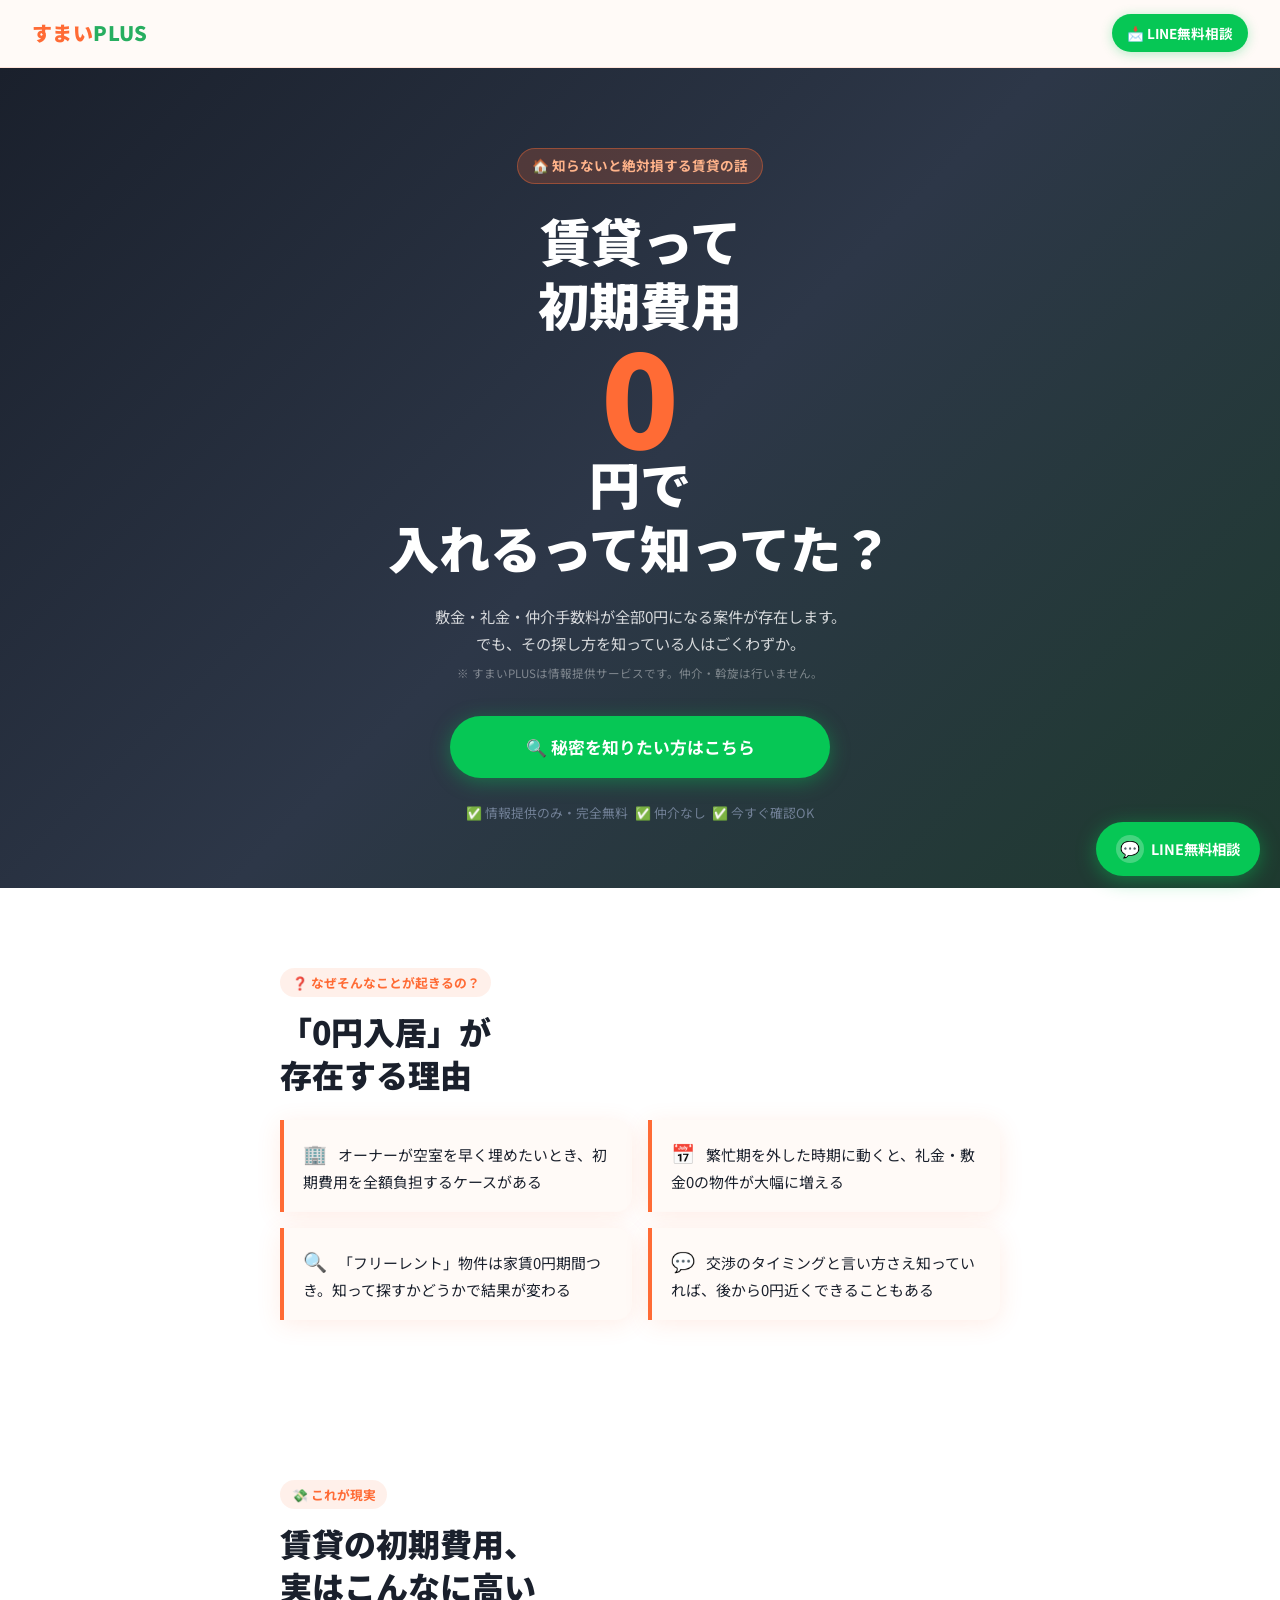
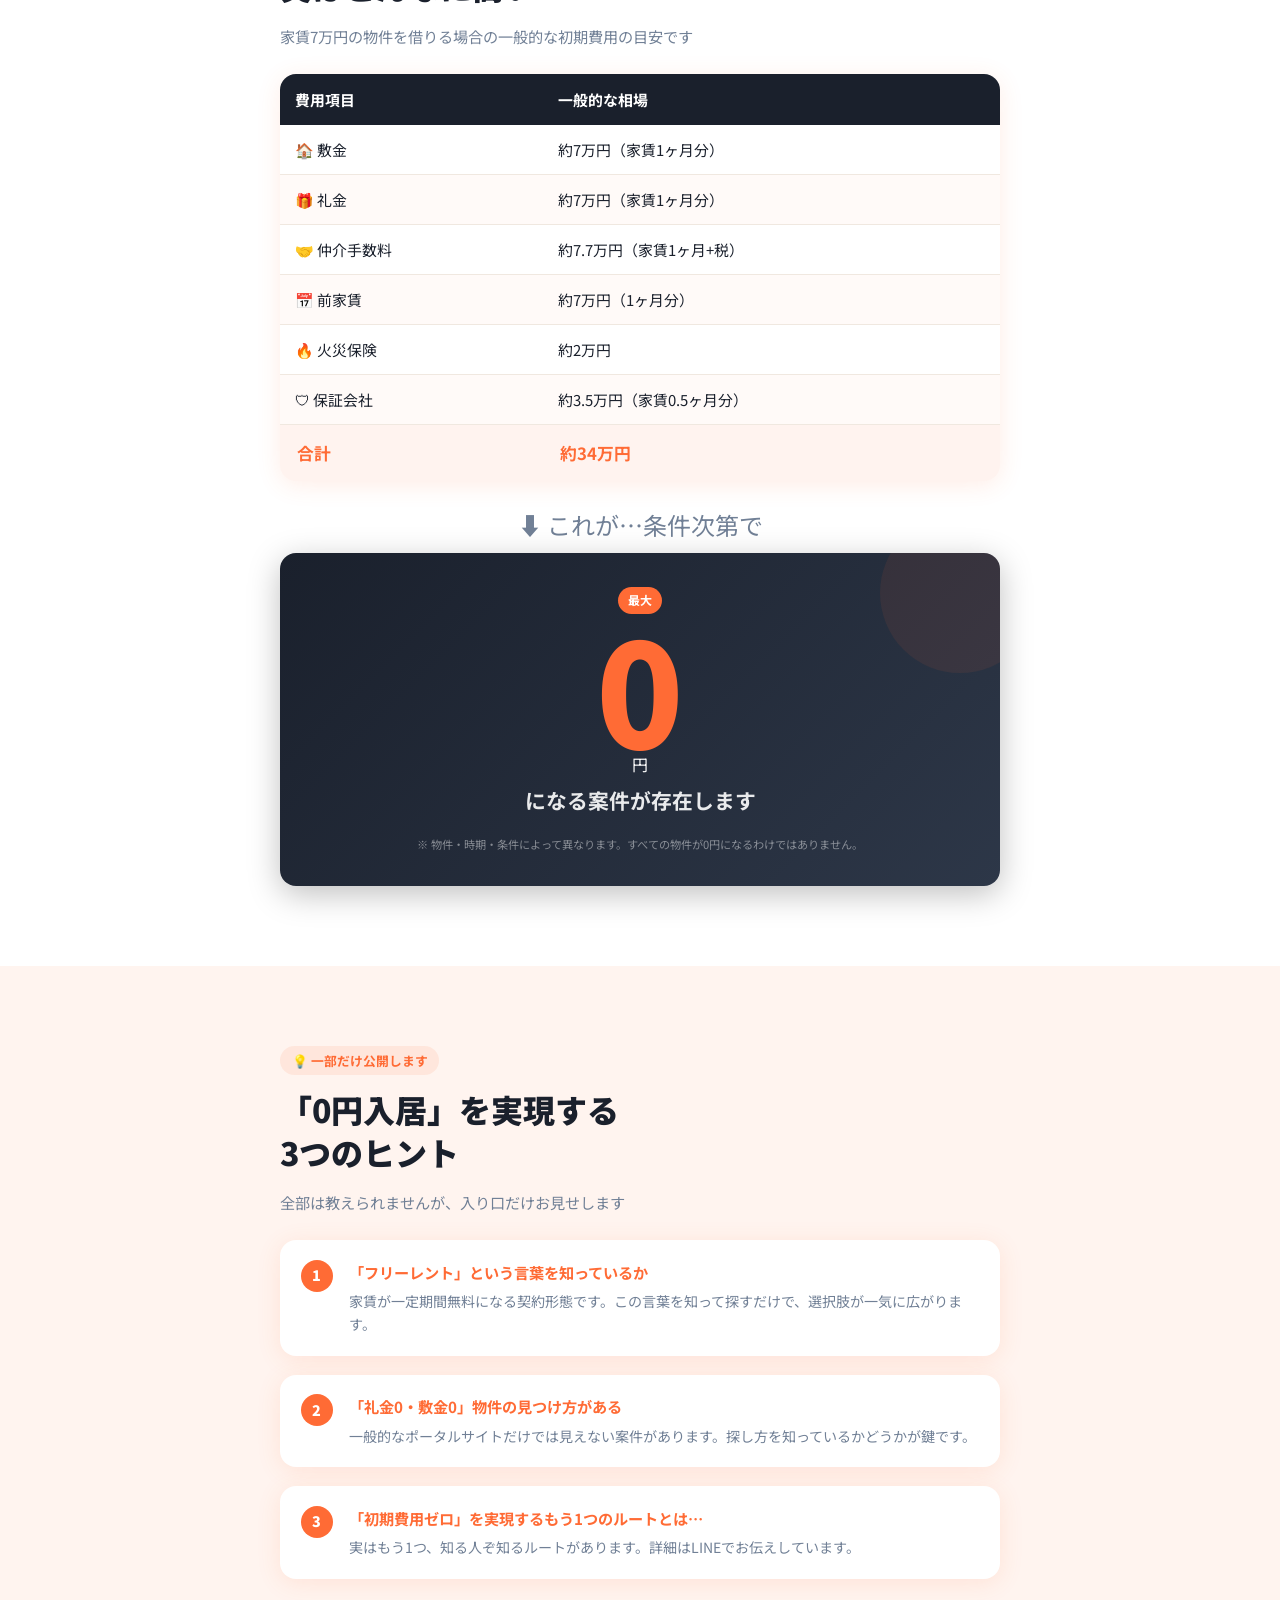
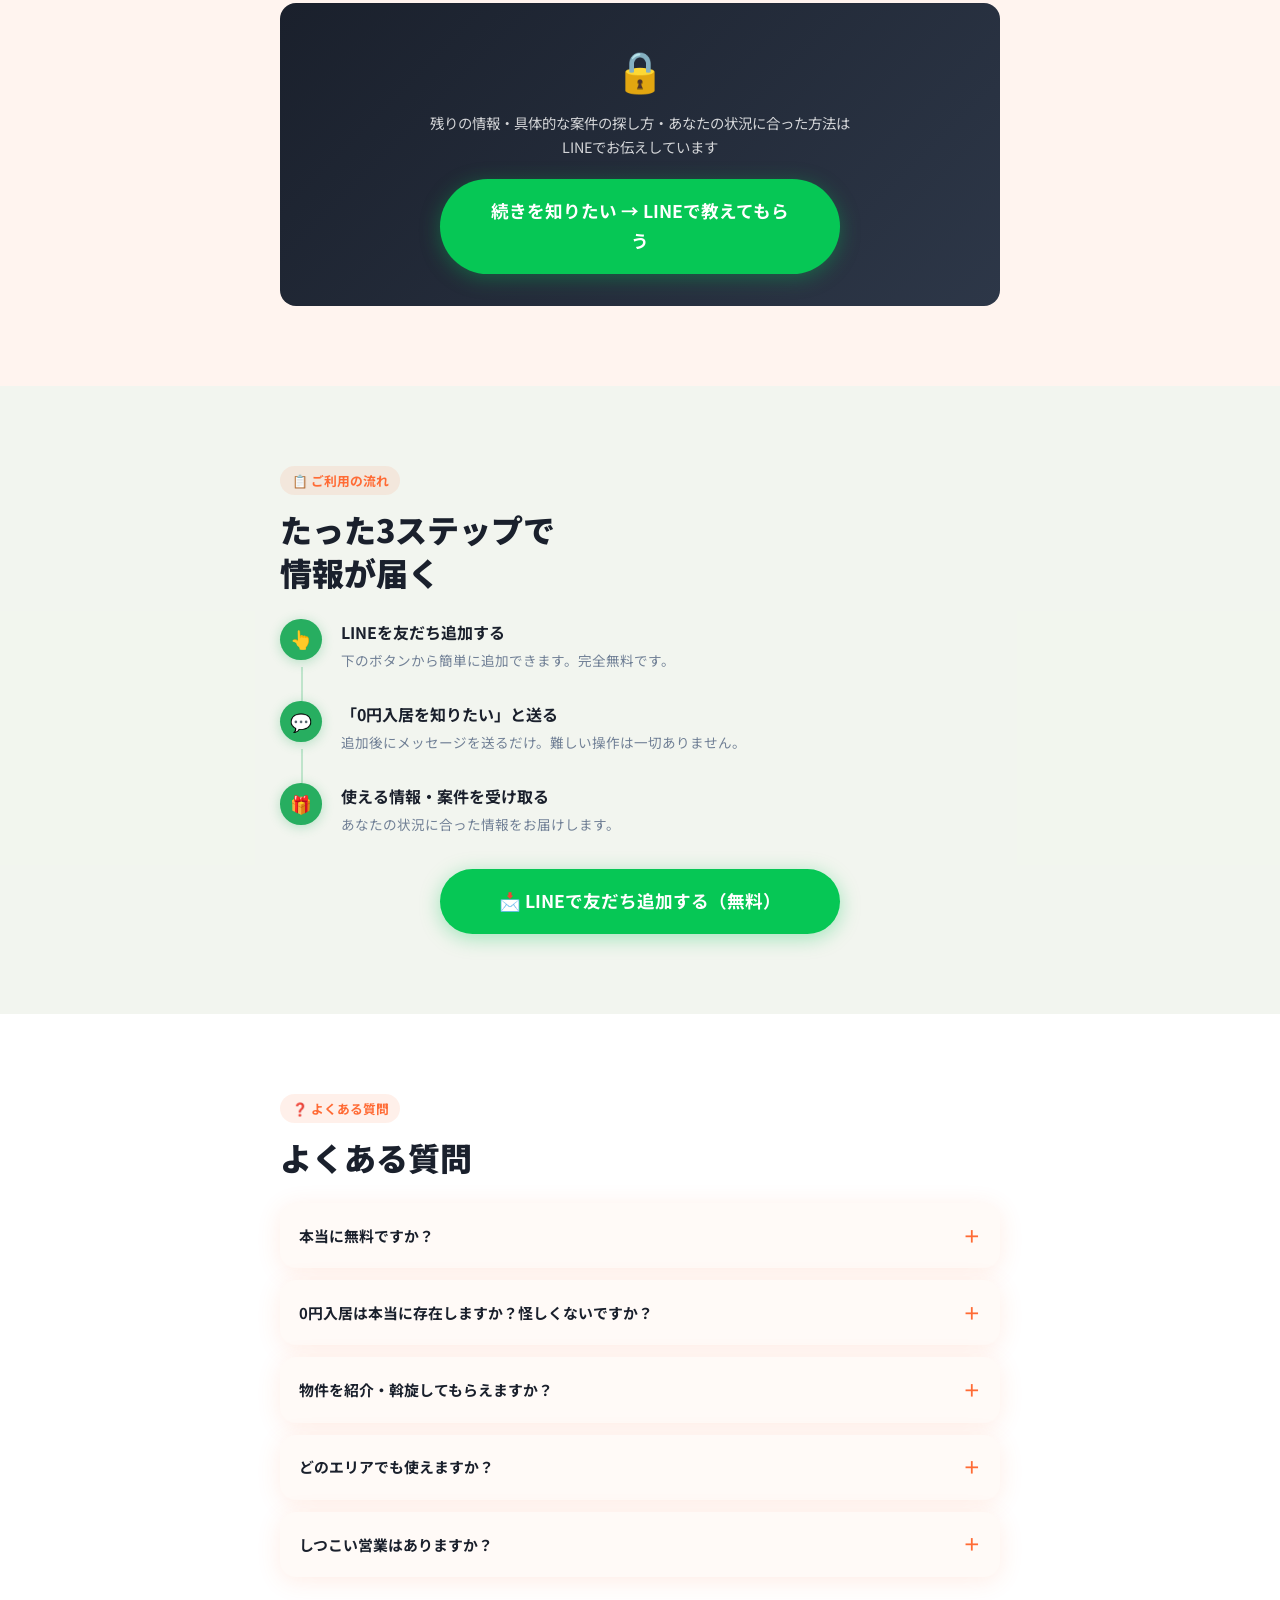
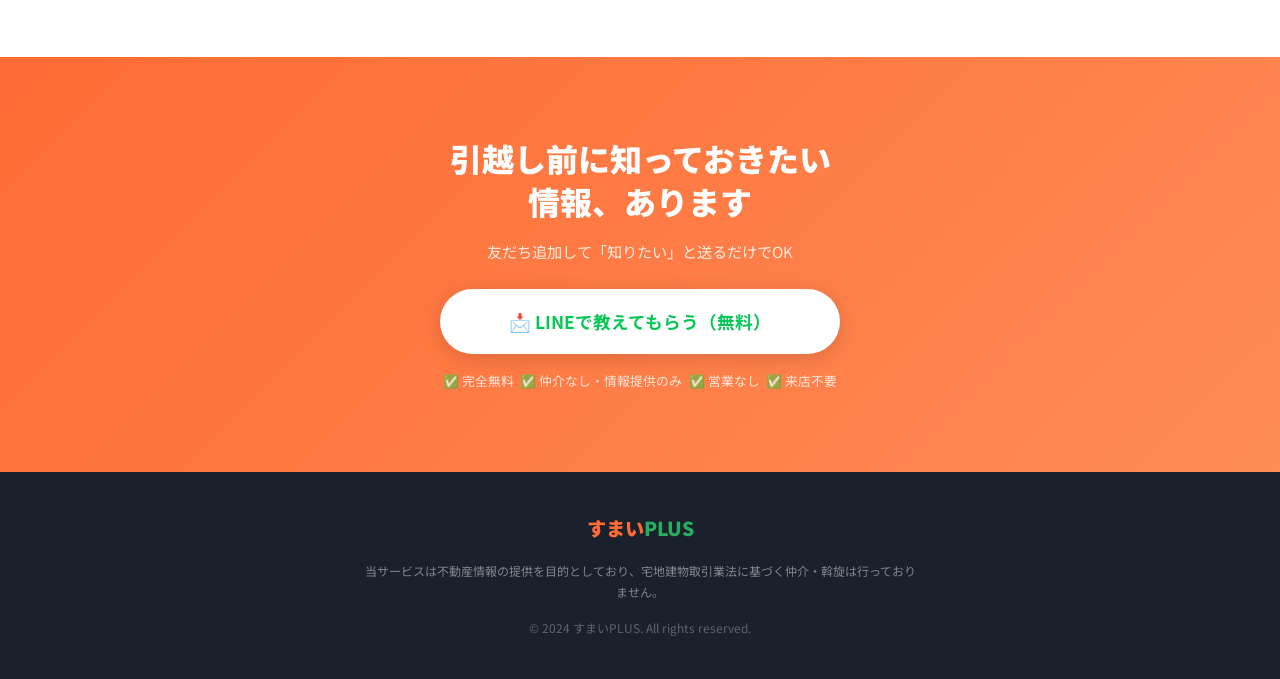
==== sumai-plus-lp/index.html @ ae9fa5ec "Add すまいPLUS promo slideshow and landing page - promo/: スライドショー動画（通常版・暖色版） - sumai-plus-lp/: 賃貸初期費用0円" ====
<!DOCTYPE html>
<html lang="ja">
<head>
  <meta charset="UTF-8">
  <meta name="viewport" content="width=device-width, initial-scale=1.0">
  <title>すまいPLUS｜賃貸初期費用0円を実現する情報提供サービス</title>
  <link rel="preconnect" href="https://fonts.googleapis.com">
  <link rel="preconnect" href="https://fonts.gstatic.com" crossorigin>
  <link href="https://fonts.googleapis.com/css2?family=Noto+Sans+JP:wght@400;500;700;900&display=swap" rel="stylesheet">
  <style>
    :root {
      --orange: #FF6B35;
      --green: #27AE60;
      --bg: #FFFAF7;
      --text: #1A202C;
      --gray: #718096;
      --line: #06C755;
      --dark: #1A202C;
      --radius: 16px;
      --shadow: 0 4px 24px rgba(255,107,53,0.12);
    }
    *, *::before, *::after { box-sizing: border-box; margin: 0; padding: 0; }
    html { scroll-behavior: smooth; }
    body {
      font-family: 'Noto Sans JP', sans-serif;
      background: var(--bg);
      color: var(--text);
      line-height: 1.7;
      font-size: 16px;
    }
    a { text-decoration: none; color: inherit; }
    img { max-width: 100%; }

    /* ===== ヘッダー ===== */
    header {
      position: sticky;
      top: 0;
      z-index: 100;
      background: rgba(255,250,247,0.96);
      backdrop-filter: blur(8px);
      border-bottom: 1px solid rgba(255,107,53,0.15);
      padding: 0.75rem 1.25rem;
      display: flex;
      align-items: center;
      justify-content: space-between;
    }
    .logo {
      font-size: 1.25rem;
      font-weight: 900;
      letter-spacing: 0.02em;
    }
    .logo span:first-child { color: var(--orange); }
    .logo span:last-child { color: var(--green); }
    .header-cta {
      display: inline-flex;
      align-items: center;
      gap: 0.4em;
      background: var(--line);
      color: #fff;
      font-weight: 700;
      font-size: 0.85rem;
      padding: 0.55em 1.1em;
      border-radius: 999px;
      white-space: nowrap;
      box-shadow: 0 2px 12px rgba(6,199,85,0.3);
      transition: opacity 0.2s;
    }
    .header-cta:hover { opacity: 0.88; }

    /* ===== 共通 ===== */
    section { padding: 4rem 1.25rem; }
    .container { max-width: 720px; margin: 0 auto; }
    .section-tag {
      display: inline-block;
      font-size: 0.8rem;
      font-weight: 700;
      color: var(--orange);
      background: rgba(255,107,53,0.1);
      padding: 0.3em 0.9em;
      border-radius: 999px;
      margin-bottom: 0.8rem;
    }
    .section-title {
      font-size: clamp(1.4rem, 4vw, 2rem);
      font-weight: 900;
      line-height: 1.35;
      margin-bottom: 1rem;
    }
    .section-lead {
      color: var(--gray);
      font-size: 0.95rem;
      margin-bottom: 1.5rem;
    }
    .btn-line {
      display: inline-flex;
      align-items: center;
      justify-content: center;
      gap: 0.5em;
      background: var(--line);
      color: #fff;
      font-weight: 700;
      font-size: 1rem;
      padding: 0.9em 2em;
      border-radius: 999px;
      box-shadow: 0 4px 20px rgba(6,199,85,0.35);
      transition: transform 0.2s, box-shadow 0.2s;
      cursor: pointer;
    }
    .btn-line:hover { transform: translateY(-2px); box-shadow: 0 8px 28px rgba(6,199,85,0.4); }
    .btn-line-lg {
      font-size: 1.1rem;
      padding: 1em 2.5em;
      width: 100%;
      max-width: 400px;
    }
    .trust-text {
      font-size: 0.8rem;
      color: var(--gray);
      margin-top: 0.75rem;
      display: flex;
      flex-wrap: wrap;
      gap: 0.5em;
      justify-content: center;
    }
    .trust-text span { white-space: nowrap; }

    /* ===== ヒーロー ===== */
    #hero {
      background: linear-gradient(135deg, #1A202C 0%, #2D3748 50%, #1e3a2f 100%);
      color: #fff;
      padding: 5rem 1.25rem 4rem;
      text-align: center;
    }
    .hero-badge {
      display: inline-block;
      background: rgba(255,107,53,0.2);
      border: 1px solid rgba(255,107,53,0.4);
      color: #FFB38A;
      font-size: 0.85rem;
      font-weight: 700;
      padding: 0.4em 1em;
      border-radius: 999px;
      margin-bottom: 1.5rem;
    }
    .hero-copy {
      font-size: clamp(2rem, 7vw, 3.2rem);
      font-weight: 900;
      line-height: 1.25;
      margin-bottom: 1.5rem;
    }
    .hero-zero {
      font-size: clamp(4rem, 18vw, 8rem);
      font-weight: 900;
      color: var(--orange);
      line-height: 0.9;
      display: block;
    }
    .hero-sub {
      font-size: 0.95rem;
      color: rgba(255,255,255,0.8);
      max-width: 480px;
      margin: 0 auto 0.5rem;
      line-height: 1.75;
    }
    .hero-disclaimer {
      font-size: 0.72rem;
      color: rgba(255,255,255,0.4);
      margin-bottom: 2rem;
    }
    .hero-cta-wrap {
      display: flex;
      flex-direction: column;
      align-items: center;
      gap: 0.75rem;
    }
    .hero-cta-btn {
      display: inline-flex;
      align-items: center;
      gap: 0.5em;
      background: var(--line);
      color: #fff;
      font-weight: 700;
      font-size: 1.05rem;
      padding: 1em 2.2em;
      border-radius: 999px;
      box-shadow: 0 4px 20px rgba(6,199,85,0.4);
      width: 100%;
      max-width: 380px;
      justify-content: center;
      transition: transform 0.2s;
    }
    .hero-cta-btn:hover { transform: translateY(-2px); }

    /* ===== なぜ0円 ===== */
    #why { background: #fff; }
    .reason-cards { display: flex; flex-direction: column; gap: 1rem; margin-top: 1.5rem; }
    .reason-card {
      background: var(--bg);
      border-left: 4px solid var(--orange);
      border-radius: 0 var(--radius) var(--radius) 0;
      padding: 1.1rem 1.2rem;
      box-shadow: var(--shadow);
      font-size: 0.93rem;
      line-height: 1.65;
    }
    .reason-card-icon { font-size: 1.3em; margin-right: 0.4em; }

    /* ===== 初期費用テーブル ===== */
    #cost { background: #fff; }
    .cost-table {
      width: 100%;
      border-collapse: collapse;
      border-radius: var(--radius);
      overflow: hidden;
      box-shadow: var(--shadow);
      margin: 1.5rem 0;
      font-size: 0.93rem;
    }
    .cost-table thead tr {
      background: var(--dark);
      color: #fff;
    }
    .cost-table thead th {
      padding: 0.85em 1em;
      text-align: left;
      font-weight: 700;
    }
    .cost-table tbody tr { border-bottom: 1px solid #f0e8e0; }
    .cost-table tbody tr:last-child { border-bottom: none; }
    .cost-table tbody td { padding: 0.8em 1em; }
    .cost-table tbody tr:nth-child(even) { background: rgba(255,107,53,0.03); }
    .cost-table .total-row {
      background: rgba(255,107,53,0.08) !important;
      font-weight: 900;
      font-size: 1.05rem;
      color: var(--orange);
    }
    .cost-arrow {
      text-align: center;
      font-size: 1.5rem;
      margin: 0.5rem 0;
      color: var(--gray);
    }
    .zero-card {
      background: linear-gradient(135deg, #1A202C, #2D3748);
      border-radius: var(--radius);
      padding: 2rem 1.5rem;
      text-align: center;
      color: #fff;
      box-shadow: 0 8px 32px rgba(0,0,0,0.25);
      position: relative;
      overflow: hidden;
    }
    .zero-card::before {
      content: '';
      position: absolute;
      top: -40px; right: -40px;
      width: 160px; height: 160px;
      background: rgba(255,107,53,0.08);
      border-radius: 50%;
    }
    .zero-badge {
      display: inline-block;
      background: var(--orange);
      color: #fff;
      font-size: 0.75rem;
      font-weight: 700;
      padding: 0.25em 0.8em;
      border-radius: 999px;
      margin-bottom: 0.5rem;
    }
    .zero-num {
      font-size: clamp(5rem, 20vw, 9rem);
      font-weight: 900;
      color: var(--orange);
      line-height: 0.9;
      display: block;
    }
    .zero-suffix {
      font-size: 1.3rem;
      font-weight: 700;
      color: rgba(255,255,255,0.9);
      margin-top: 0.3rem;
      display: block;
    }
    .zero-note {
      font-size: 0.7rem;
      color: rgba(255,255,255,0.45);
      margin-top: 1rem;
    }

    /* ===== ヒント ===== */
    #hints { background: rgba(255,107,53,0.04); }
    .hint-cards { display: flex; flex-direction: column; gap: 1.2rem; margin: 1.5rem 0; }
    .hint-card {
      background: #fff;
      border-radius: var(--radius);
      padding: 1.2rem 1.3rem;
      box-shadow: var(--shadow);
      display: flex;
      gap: 1rem;
      align-items: flex-start;
    }
    .hint-num {
      min-width: 2rem;
      height: 2rem;
      background: var(--orange);
      color: #fff;
      border-radius: 50%;
      display: flex;
      align-items: center;
      justify-content: center;
      font-weight: 900;
      font-size: 0.9rem;
      flex-shrink: 0;
    }
    .hint-body h3 {
      font-size: 0.95rem;
      font-weight: 700;
      margin-bottom: 0.3rem;
      color: var(--orange);
    }
    .hint-body p { font-size: 0.88rem; color: var(--gray); line-height: 1.65; }
    .hint-lock {
      background: linear-gradient(135deg, #1A202C, #2D3748);
      border-radius: var(--radius);
      padding: 2rem 1.5rem;
      text-align: center;
      color: #fff;
      margin-top: 1.5rem;
    }
    .hint-lock .lock-icon { font-size: 2.5rem; margin-bottom: 0.5rem; display: block; }
    .hint-lock p {
      font-size: 0.9rem;
      color: rgba(255,255,255,0.8);
      margin-bottom: 1.2rem;
      line-height: 1.7;
    }

    /* ===== フロー ===== */
    #flow { background: rgba(39,174,96,0.06); }
    .flow-timeline { display: flex; flex-direction: column; gap: 0; margin-top: 1.5rem; position: relative; }
    .flow-item {
      display: flex;
      gap: 1.2rem;
      align-items: flex-start;
      position: relative;
      padding-bottom: 1.8rem;
    }
    .flow-item:last-child { padding-bottom: 0; }
    .flow-item::before {
      content: '';
      position: absolute;
      left: 1.3rem;
      top: 3rem;
      bottom: 0;
      width: 2px;
      background: rgba(39,174,96,0.25);
    }
    .flow-item:last-child::before { display: none; }
    .flow-icon-wrap {
      min-width: 2.6rem;
      height: 2.6rem;
      background: var(--green);
      border-radius: 50%;
      display: flex;
      align-items: center;
      justify-content: center;
      font-size: 1.1rem;
      flex-shrink: 0;
      box-shadow: 0 2px 12px rgba(39,174,96,0.3);
    }
    .flow-body h3 {
      font-size: 1rem;
      font-weight: 700;
      margin-bottom: 0.2rem;
    }
    .flow-body p { font-size: 0.85rem; color: var(--gray); }

    /* ===== FAQ ===== */
    #faq { background: #fff; }
    .faq-list { display: flex; flex-direction: column; gap: 0.75rem; margin-top: 1.5rem; }
    details {
      background: var(--bg);
      border-radius: var(--radius);
      overflow: hidden;
      box-shadow: var(--shadow);
    }
    summary {
      padding: 1.1rem 1.2rem;
      font-weight: 700;
      font-size: 0.93rem;
      cursor: pointer;
      list-style: none;
      display: flex;
      align-items: center;
      justify-content: space-between;
      gap: 0.5rem;
    }
    summary::-webkit-details-marker { display: none; }
    summary::after {
      content: '＋';
      color: var(--orange);
      font-size: 1.1rem;
      flex-shrink: 0;
      transition: transform 0.2s;
    }
    details[open] summary::after { content: '－'; }
    .faq-answer {
      padding: 0 1.2rem 1.1rem;
      font-size: 0.88rem;
      color: var(--gray);
      line-height: 1.75;
    }

    /* ===== 最終CTA ===== */
    #final-cta {
      background: linear-gradient(135deg, var(--orange) 0%, #FF8C55 100%);
      color: #fff;
      text-align: center;
    }
    #final-cta .section-title { color: #fff; }
    #final-cta .section-lead { color: rgba(255,255,255,0.85); }
    #final-cta .trust-text { color: rgba(255,255,255,0.8); }

    /* ===== フッター ===== */
    footer {
      background: var(--dark);
      color: rgba(255,255,255,0.7);
      padding: 2.5rem 1.25rem;
      text-align: center;
    }
    .footer-logo {
      font-size: 1.2rem;
      font-weight: 900;
      margin-bottom: 1rem;
    }
    .footer-logo span:first-child { color: var(--orange); }
    .footer-logo span:last-child { color: var(--green); }
    .footer-disclaimer {
      font-size: 0.75rem;
      color: rgba(255,255,255,0.45);
      max-width: 560px;
      margin: 0 auto 1rem;
      line-height: 1.75;
    }
    .footer-copy { font-size: 0.75rem; color: rgba(255,255,255,0.3); }

    /* ===== フローティングボタン ===== */
    .float-btn {
      position: fixed;
      bottom: 1.5rem;
      right: 1.25rem;
      z-index: 200;
      background: var(--line);
      color: #fff;
      border-radius: 999px;
      padding: 0.9em 1.4em;
      font-weight: 700;
      font-size: 0.9rem;
      display: flex;
      align-items: center;
      gap: 0.5em;
      box-shadow: 0 4px 20px rgba(6,199,85,0.45);
      transition: transform 0.2s, box-shadow 0.2s;
    }
    .float-btn:hover { transform: translateY(-3px); box-shadow: 0 8px 28px rgba(6,199,85,0.5); }
    .float-btn-icon {
      width: 28px; height: 28px;
      background: rgba(255,255,255,0.25);
      border-radius: 50%;
      display: flex;
      align-items: center;
      justify-content: center;
      font-size: 1rem;
    }

    /* ===== レスポンシブ ===== */
    @media (min-width: 640px) {
      .reason-cards { display: grid; grid-template-columns: 1fr 1fr; }
      .hint-cards { display: grid; grid-template-columns: 1fr; }
    }
    @media (min-width: 768px) {
      section { padding: 5rem 2rem; }
      header { padding: 0.9rem 2rem; }
    }
  </style>
</head>
<body>

<!-- ===== ヘッダー ===== -->
<header>
  <div class="logo">
    <span>すまい</span><span>PLUS</span>
  </div>
  <a href="https://line.me/ti/p/@012bbuuk" class="header-cta" target="_blank" rel="noopener">
    📩 LINE無料相談
  </a>
</header>

<!-- ===== ヒーロー ===== -->
<section id="hero">
  <div class="container">
    <div class="hero-badge">🏠 知らないと絶対損する賃貸の話</div>
    <div class="hero-copy">
      賃貸って<br>
      初期費用<span class="hero-zero">0</span>円で<br>
      入れるって知ってた？
    </div>
    <p class="hero-sub">
      敷金・礼金・仲介手数料が全部0円になる案件が存在します。<br>
      でも、その探し方を知っている人はごくわずか。
    </p>
    <p class="hero-disclaimer">※ すまいPLUSは情報提供サービスです。仲介・斡旋は行いません。</p>
    <div class="hero-cta-wrap">
      <a href="https://line.me/ti/p/@012bbuuk" class="hero-cta-btn" target="_blank" rel="noopener">
        🔍 秘密を知りたい方はこちら
      </a>
      <div class="trust-text">
        <span>✅ 情報提供のみ・完全無料</span>
        <span>✅ 仲介なし</span>
        <span>✅ 今すぐ確認OK</span>
      </div>
    </div>
  </div>
</section>

<!-- ===== なぜ0円が存在するのか ===== -->
<section id="why">
  <div class="container">
    <span class="section-tag">❓ なぜそんなことが起きるの？</span>
    <h2 class="section-title">「0円入居」が<br>存在する理由</h2>
    <div class="reason-cards">
      <div class="reason-card">
        <span class="reason-card-icon">🏢</span>
        オーナーが空室を早く埋めたいとき、初期費用を全額負担するケースがある
      </div>
      <div class="reason-card">
        <span class="reason-card-icon">📅</span>
        繁忙期を外した時期に動くと、礼金・敷金0の物件が大幅に増える
      </div>
      <div class="reason-card">
        <span class="reason-card-icon">🔍</span>
        「フリーレント」物件は家賃0円期間つき。知って探すかどうかで結果が変わる
      </div>
      <div class="reason-card">
        <span class="reason-card-icon">💬</span>
        交渉のタイミングと言い方さえ知っていれば、後から0円近くできることもある
      </div>
    </div>
  </div>
</section>

<!-- ===== 初期費用の相場 ===== -->
<section id="cost">
  <div class="container">
    <span class="section-tag">💸 これが現実</span>
    <h2 class="section-title">賃貸の初期費用、<br>実はこんなに高い</h2>
    <p class="section-lead">家賃7万円の物件を借りる場合の一般的な初期費用の目安です</p>

    <table class="cost-table">
      <thead>
        <tr>
          <th>費用項目</th>
          <th>一般的な相場</th>
        </tr>
      </thead>
      <tbody>
        <tr><td>🏠 敷金</td><td>約7万円（家賃1ヶ月分）</td></tr>
        <tr><td>🎁 礼金</td><td>約7万円（家賃1ヶ月分）</td></tr>
        <tr><td>🤝 仲介手数料</td><td>約7.7万円（家賃1ヶ月+税）</td></tr>
        <tr><td>📅 前家賃</td><td>約7万円（1ヶ月分）</td></tr>
        <tr><td>🔥 火災保険</td><td>約2万円</td></tr>
        <tr><td>🛡 保証会社</td><td>約3.5万円（家賃0.5ヶ月分）</td></tr>
        <tr class="total-row"><td><strong>合計</strong></td><td><strong>約34万円</strong></td></tr>
      </tbody>
    </table>

    <div class="cost-arrow">⬇️ これが…条件次第で</div>

    <div class="zero-card">
      <span class="zero-badge">最大</span>
      <span class="zero-num">0</span>
      <span>円</span>
      <span class="zero-suffix">になる案件が存在します</span>
      <p class="zero-note">※ 物件・時期・条件によって異なります。すべての物件が0円になるわけではありません。</p>
    </div>
  </div>
</section>

<!-- ===== ヒント ===== -->
<section id="hints">
  <div class="container">
    <span class="section-tag">💡 一部だけ公開します</span>
    <h2 class="section-title">「0円入居」を実現する<br>3つのヒント</h2>
    <p class="section-lead">全部は教えられませんが、入り口だけお見せします</p>

    <div class="hint-cards">
      <div class="hint-card">
        <div class="hint-num">1</div>
        <div class="hint-body">
          <h3>「フリーレント」という言葉を知っているか</h3>
          <p>家賃が一定期間無料になる契約形態です。この言葉を知って探すだけで、選択肢が一気に広がります。</p>
        </div>
      </div>
      <div class="hint-card">
        <div class="hint-num">2</div>
        <div class="hint-body">
          <h3>「礼金0・敷金0」物件の見つけ方がある</h3>
          <p>一般的なポータルサイトだけでは見えない案件があります。探し方を知っているかどうかが鍵です。</p>
        </div>
      </div>
      <div class="hint-card">
        <div class="hint-num">3</div>
        <div class="hint-body">
          <h3>「初期費用ゼロ」を実現するもう1つのルートとは…</h3>
          <p>実はもう1つ、知る人ぞ知るルートがあります。詳細はLINEでお伝えしています。</p>
        </div>
      </div>
    </div>

    <div class="hint-lock">
      <span class="lock-icon">🔒</span>
      <p>残りの情報・具体的な案件の探し方・あなたの状況に合った方法は<br>LINEでお伝えしています</p>
      <a href="https://line.me/ti/p/@012bbuuk" class="btn-line btn-line-lg" target="_blank" rel="noopener">
        続きを知りたい → LINEで教えてもらう
      </a>
    </div>
  </div>
</section>

<!-- ===== ご利用の流れ ===== -->
<section id="flow">
  <div class="container">
    <span class="section-tag">📋 ご利用の流れ</span>
    <h2 class="section-title">たった3ステップで<br>情報が届く</h2>

    <div class="flow-timeline">
      <div class="flow-item">
        <div class="flow-icon-wrap">👆</div>
        <div class="flow-body">
          <h3>LINEを友だち追加する</h3>
          <p>下のボタンから簡単に追加できます。完全無料です。</p>
        </div>
      </div>
      <div class="flow-item">
        <div class="flow-icon-wrap">💬</div>
        <div class="flow-body">
          <h3>「0円入居を知りたい」と送る</h3>
          <p>追加後にメッセージを送るだけ。難しい操作は一切ありません。</p>
        </div>
      </div>
      <div class="flow-item">
        <div class="flow-icon-wrap">🎁</div>
        <div class="flow-body">
          <h3>使える情報・案件を受け取る</h3>
          <p>あなたの状況に合った情報をお届けします。</p>
        </div>
      </div>
    </div>

    <div style="text-align:center; margin-top:2rem;">
      <a href="https://line.me/ti/p/@012bbuuk" class="btn-line btn-line-lg" target="_blank" rel="noopener">
        📩 LINEで友だち追加する（無料）
      </a>
    </div>
  </div>
</section>

<!-- ===== よくある質問 ===== -->
<section id="faq">
  <div class="container">
    <span class="section-tag">❓ よくある質問</span>
    <h2 class="section-title">よくある質問</h2>

    <div class="faq-list">
      <details>
        <summary>本当に無料ですか？</summary>
        <div class="faq-answer">
          はい、すまいPLUSの情報提供サービスは完全無料です。友だち追加・相談・情報受け取りのすべての段階において、費用は一切発生しません。
        </div>
      </details>
      <details>
        <summary>0円入居は本当に存在しますか？怪しくないですか？</summary>
        <div class="faq-answer">
          はい、実在します。敷金・礼金ゼロの物件やフリーレント物件は、空室対策や季節要因などにより実際に市場に流通しています。すまいPLUSは怪しいサービスや勧誘・投資などとは一切関係なく、正規の不動産情報に基づいた知識・ノウハウをお伝えする情報提供サービスです。
        </div>
      </details>
      <details>
        <summary>物件を紹介・斡旋してもらえますか？</summary>
        <div class="faq-answer">
          いいえ。すまいPLUSは宅地建物取引業法に基づく仲介・斡旋は一切行っておりません。あくまでも「情報・ノウハウの提供」を目的としたサービスです。具体的な物件契約については、不動産会社にご相談ください。
        </div>
      </details>
      <details>
        <summary>どのエリアでも使えますか？</summary>
        <div class="faq-answer">
          全国の賃貸物件に関する一般的な知識・情報をお伝えすることは可能です。ただし、エリアによって物件事情は異なるため、お気軽にLINEでご相談ください。
        </div>
      </details>
      <details>
        <summary>しつこい営業はありますか？</summary>
        <div class="faq-answer">
          ありません。すまいPLUSは情報提供サービスであり、営業・勧誘・売り込みは一切行っておりません。必要な情報だけをお届けし、その後の行動はすべてあなた自身のご判断に委ねています。
        </div>
      </details>
    </div>
  </div>
</section>

<!-- ===== 最終CTA ===== -->
<section id="final-cta">
  <div class="container" style="text-align:center;">
    <h2 class="section-title">引越し前に知っておきたい<br>情報、あります</h2>
    <p class="section-lead">友だち追加して「知りたい」と送るだけでOK</p>
    <a href="https://line.me/ti/p/@012bbuuk" class="btn-line btn-line-lg" target="_blank" rel="noopener" style="background:#fff; color:var(--line); box-shadow:0 4px 20px rgba(0,0,0,0.15); margin:0 auto;">
      📩 LINEで教えてもらう（無料）
    </a>
    <div class="trust-text" style="justify-content:center; margin-top:1rem;">
      <span>✅ 完全無料</span>
      <span>✅ 仲介なし・情報提供のみ</span>
      <span>✅ 営業なし</span>
      <span>✅ 来店不要</span>
    </div>
  </div>
</section>

<!-- ===== フッター ===== -->
<footer>
  <div class="footer-logo">
    <span>すまい</span><span>PLUS</span>
  </div>
  <p class="footer-disclaimer">
    当サービスは不動産情報の提供を目的としており、宅地建物取引業法に基づく仲介・斡旋は行っておりません。
  </p>
  <p class="footer-copy">© 2024 すまいPLUS. All rights reserved.</p>
</footer>

<!-- ===== フローティングボタン ===== -->
<a href="https://line.me/ti/p/@012bbuuk" class="float-btn" target="_blank" rel="noopener">
  <div class="float-btn-icon">💬</div>
  LINE無料相談
</a>

</body>
</html>
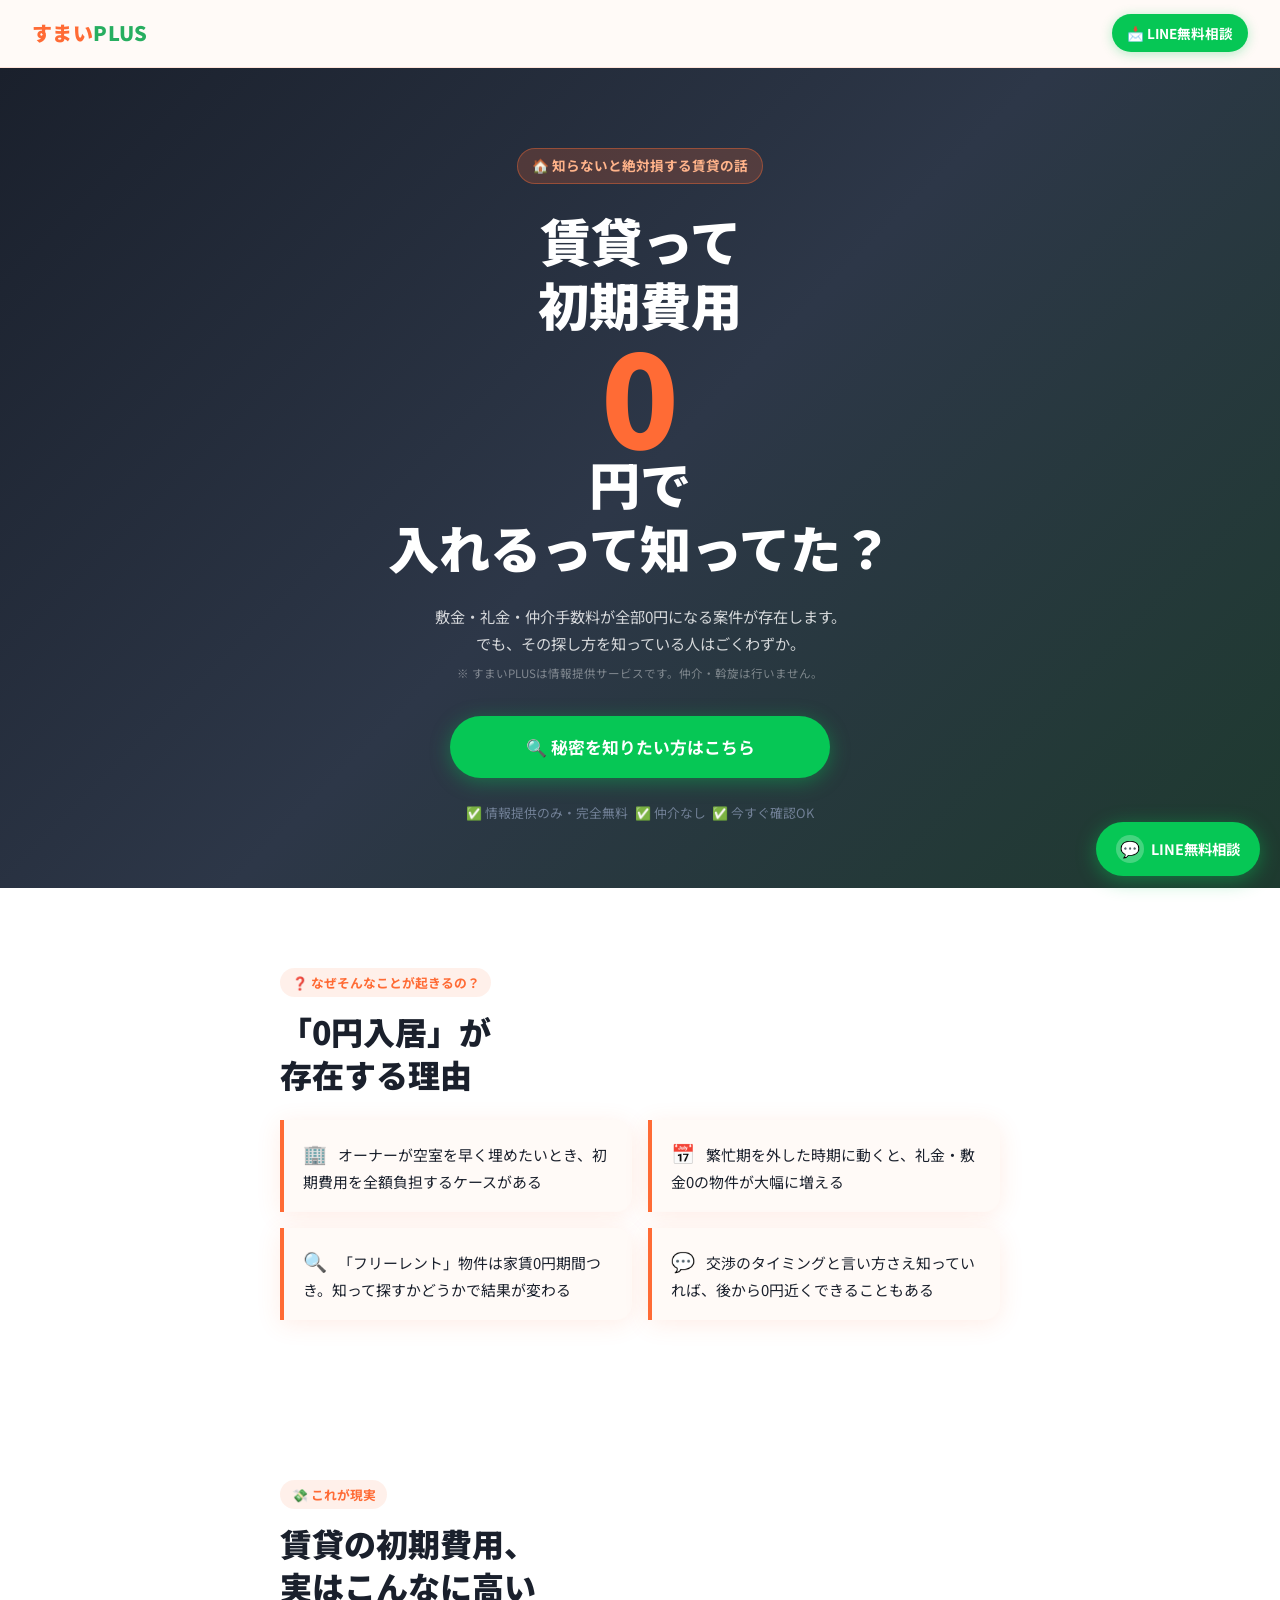
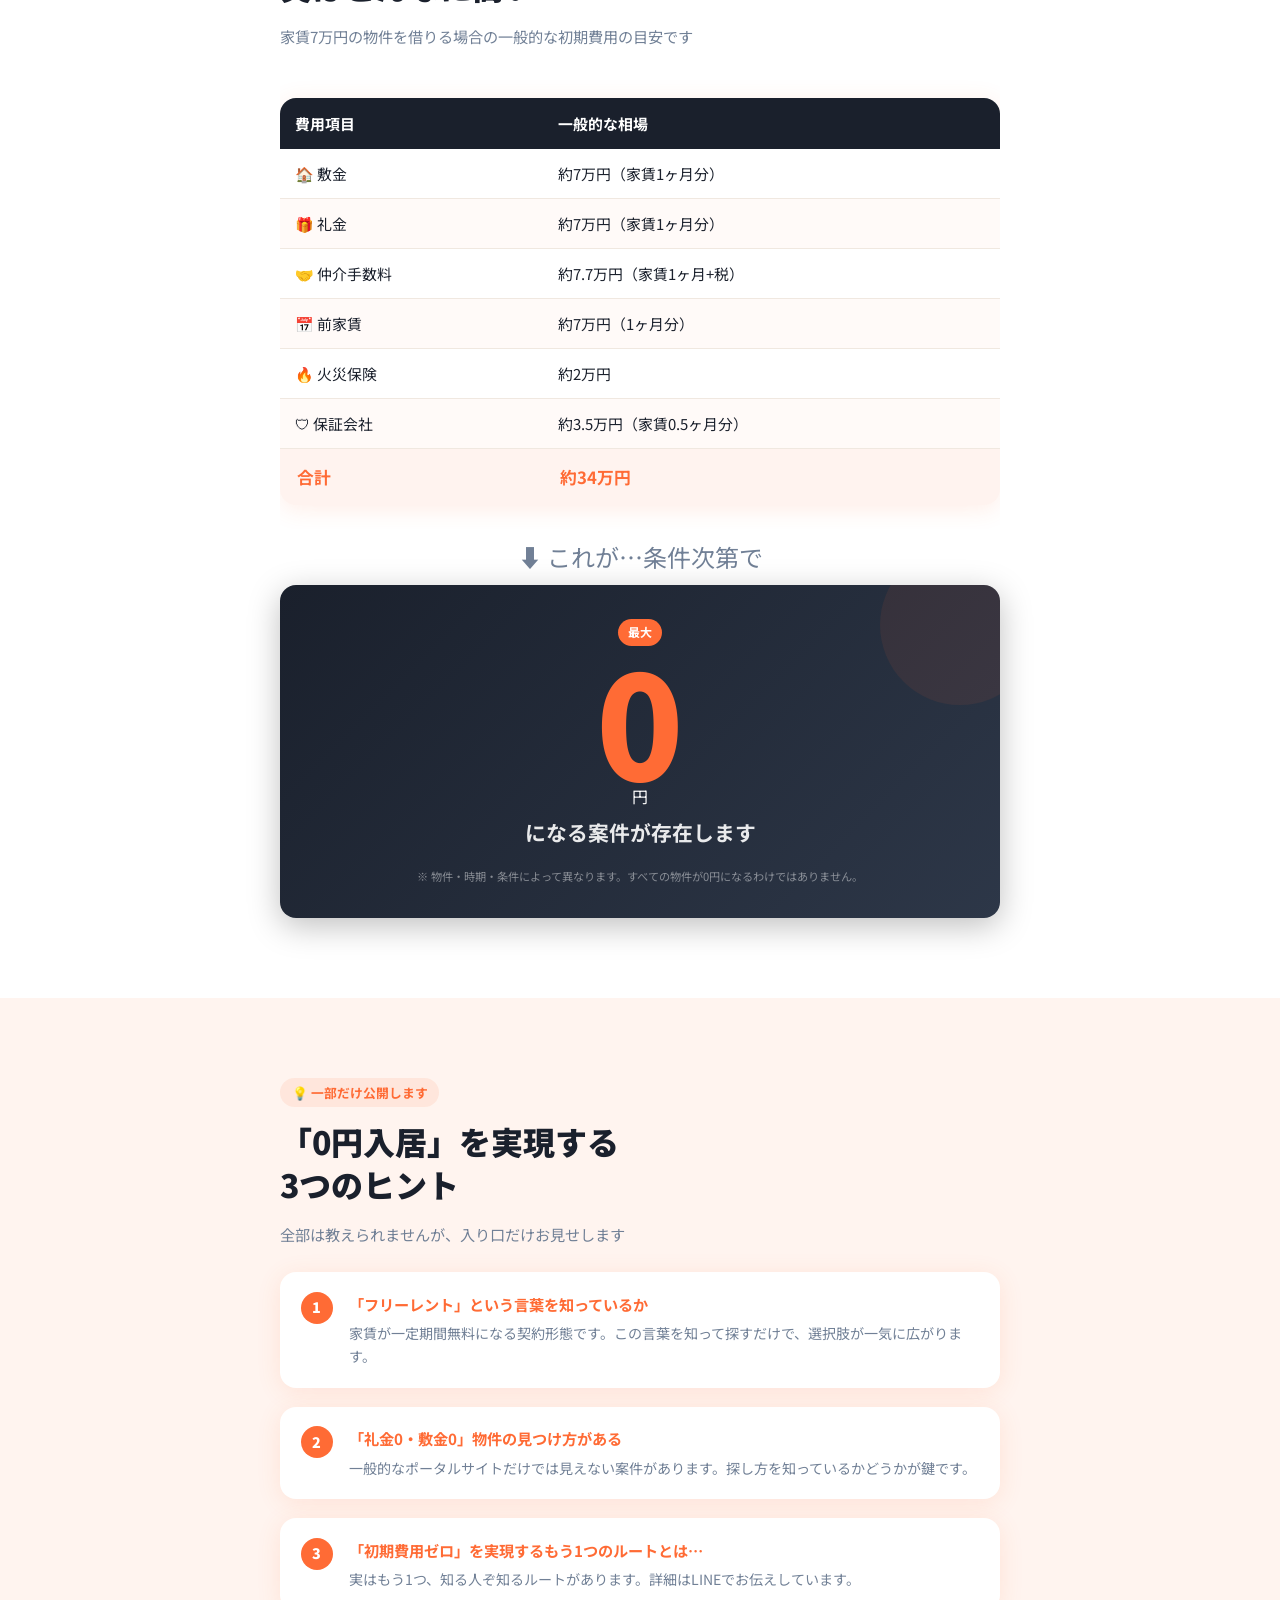
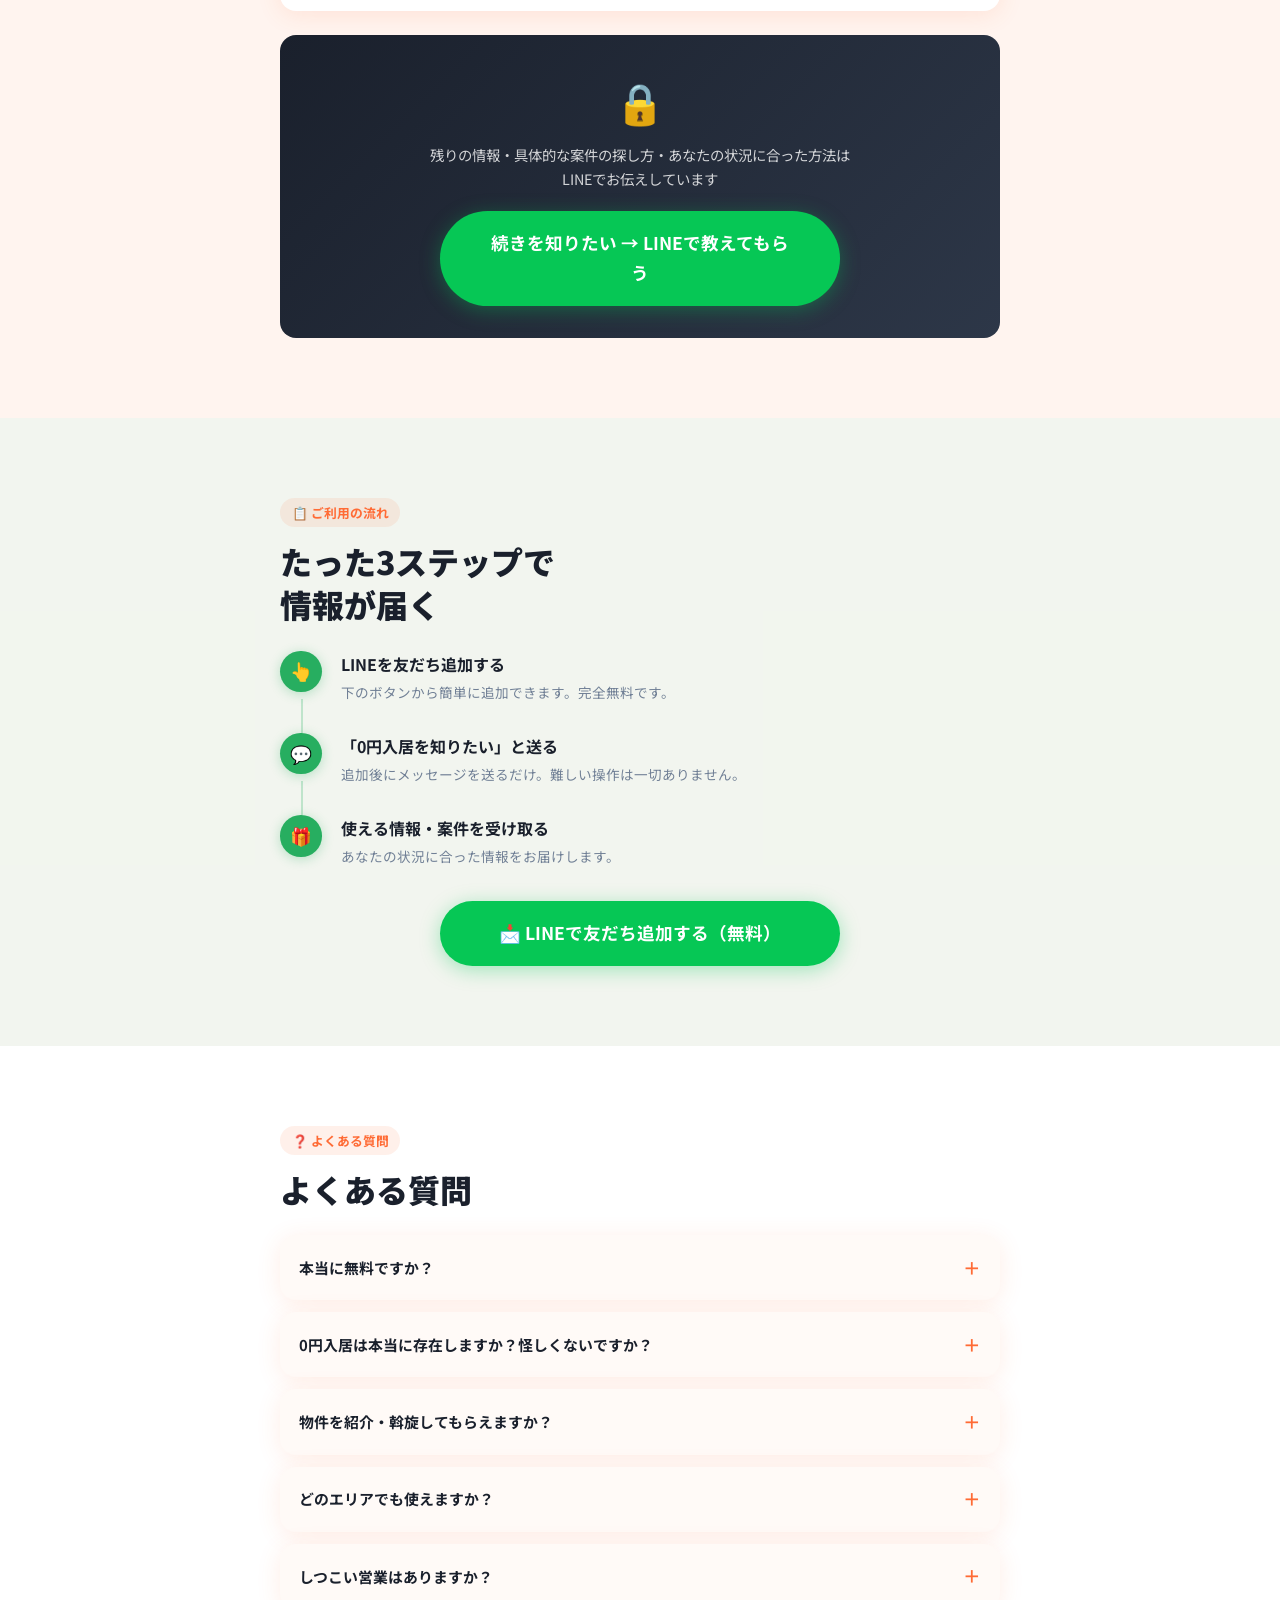
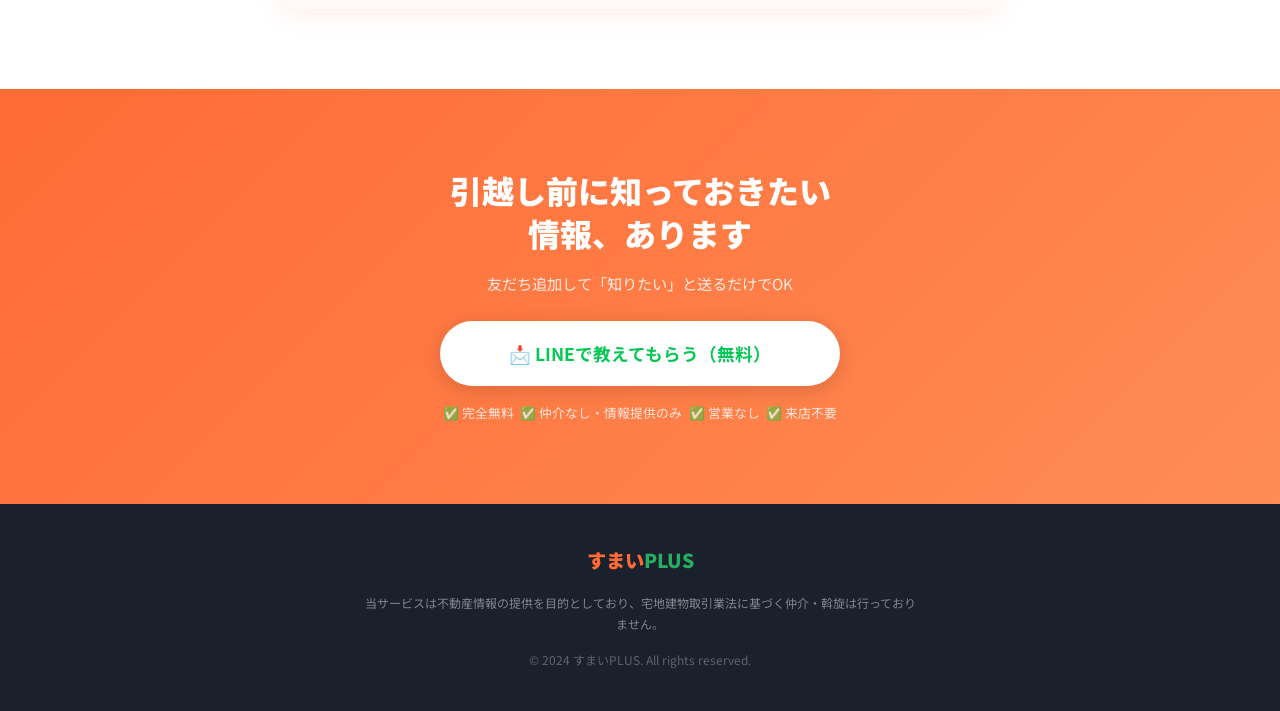
==== commit 4646e247: "Improve mobile responsiveness for LP and promo slideshows" ====
--- a/sumai-plus-lp/index.html
+++ b/sumai-plus-lp/index.html
@@ -484,6 +484,29 @@
       section { padding: 5rem 2rem; }
       header { padding: 0.9rem 2rem; }
     }
+
+    /* ===== スマホ最適化 ===== */
+    .cost-table-scroll { overflow-x: auto; -webkit-overflow-scrolling: touch; }
+
+    @media (max-width: 480px) {
+      section { padding: 2.5rem 1rem; }
+      #hero { padding: 3rem 1rem 2.5rem; }
+      .hero-copy { font-size: clamp(1.6rem, 7vw, 2.2rem); }
+      .hero-zero { font-size: clamp(3.5rem, 18vw, 6rem); }
+      .hero-sub br { display: none; }
+      .cost-table { font-size: 0.82rem; }
+      .cost-table thead th,
+      .cost-table tbody td { padding: 0.65em 0.75em; }
+      .btn-line-lg { font-size: 1rem; padding: 0.9em 1.5em; }
+      .float-btn { bottom: 1rem; right: 1rem; padding: 0.75em 1.1em; font-size: 0.85rem; }
+      .hint-lock { padding: 1.5rem 1.2rem; }
+      footer { padding: 2rem 1rem; }
+    }
+
+    @media (max-width: 360px) {
+      .header-cta { font-size: 0.78rem; padding: 0.45em 0.8em; }
+      .section-title { font-size: clamp(1.25rem, 5vw, 1.6rem); }
+    }
   </style>
 </head>
 <body>
@@ -558,6 +581,7 @@
     <h2 class="section-title">賃貸の初期費用、<br>実はこんなに高い</h2>
     <p class="section-lead">家賃7万円の物件を借りる場合の一般的な初期費用の目安です</p>
 
+    <div class="cost-table-scroll">
     <table class="cost-table">
       <thead>
         <tr>
@@ -575,6 +599,7 @@
         <tr class="total-row"><td><strong>合計</strong></td><td><strong>約34万円</strong></td></tr>
       </tbody>
     </table>
+    </div>
 
     <div class="cost-arrow">⬇️ これが…条件次第で</div>
 
